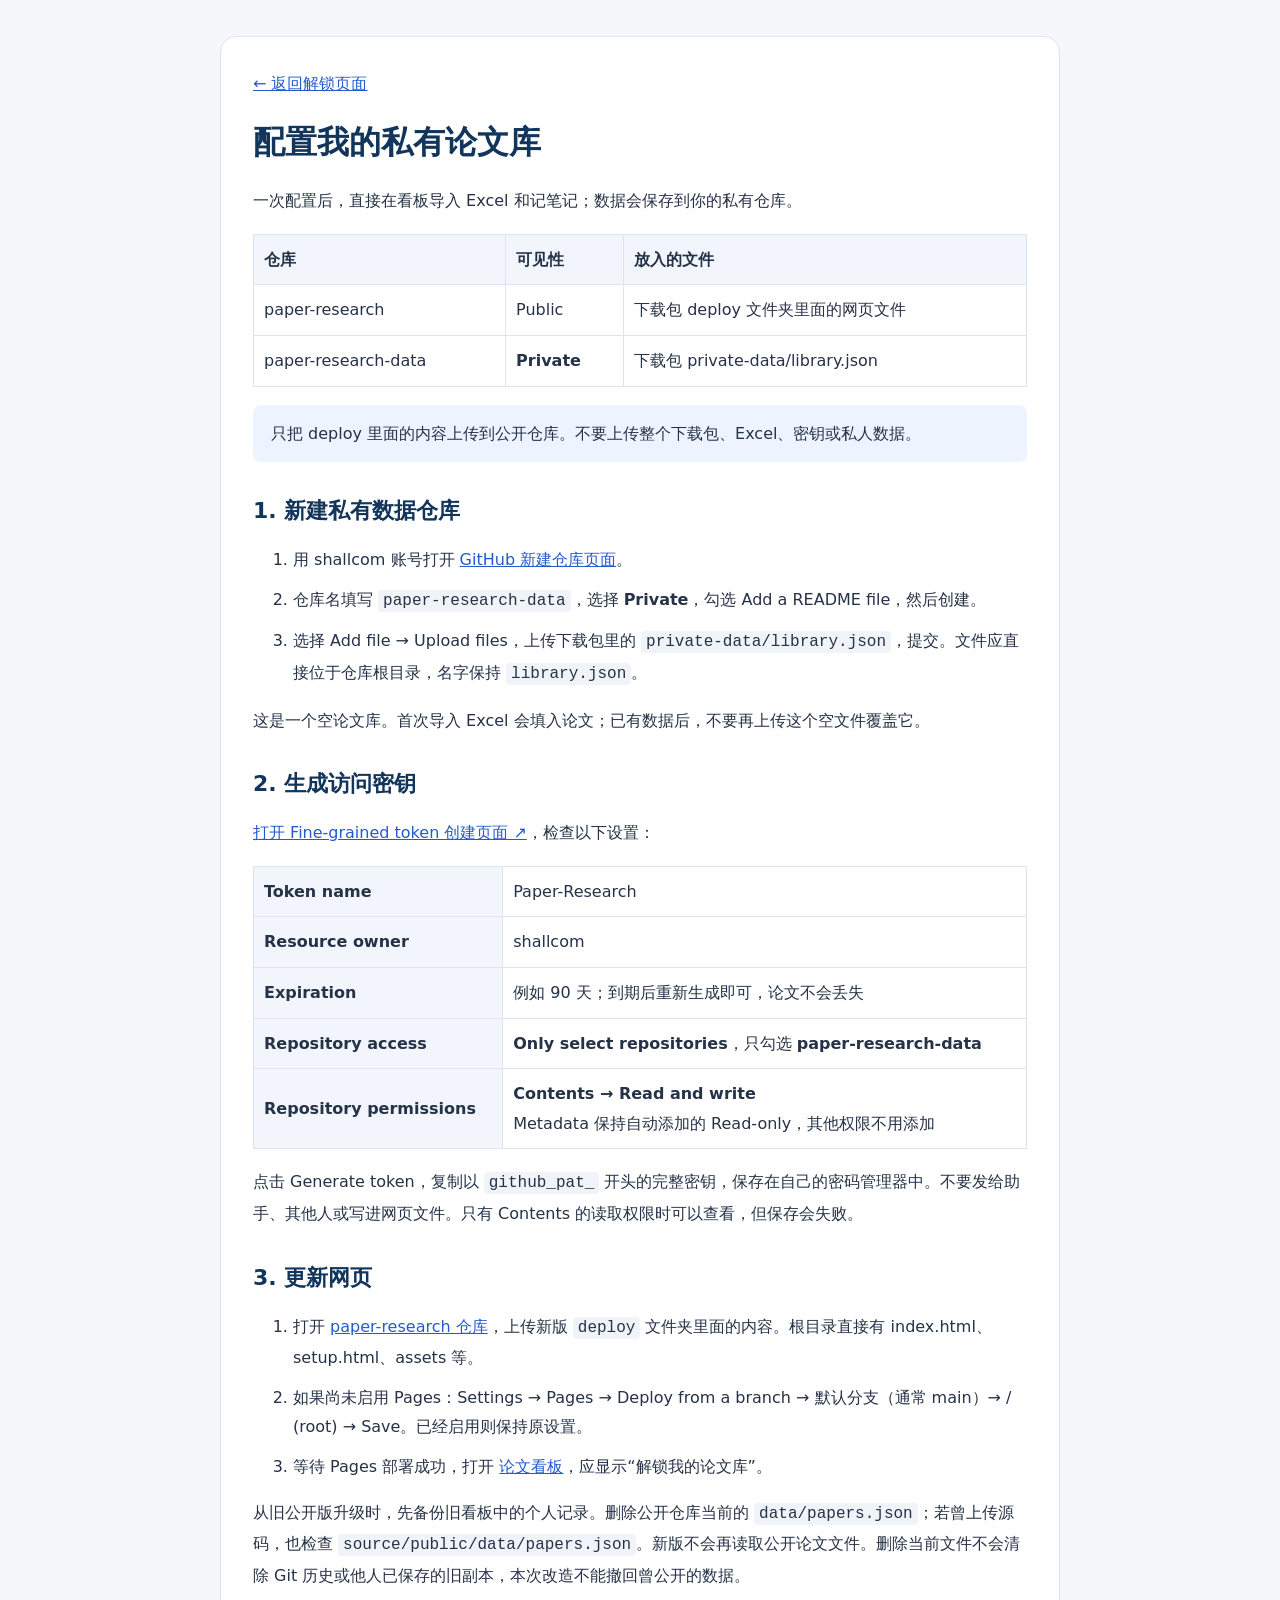
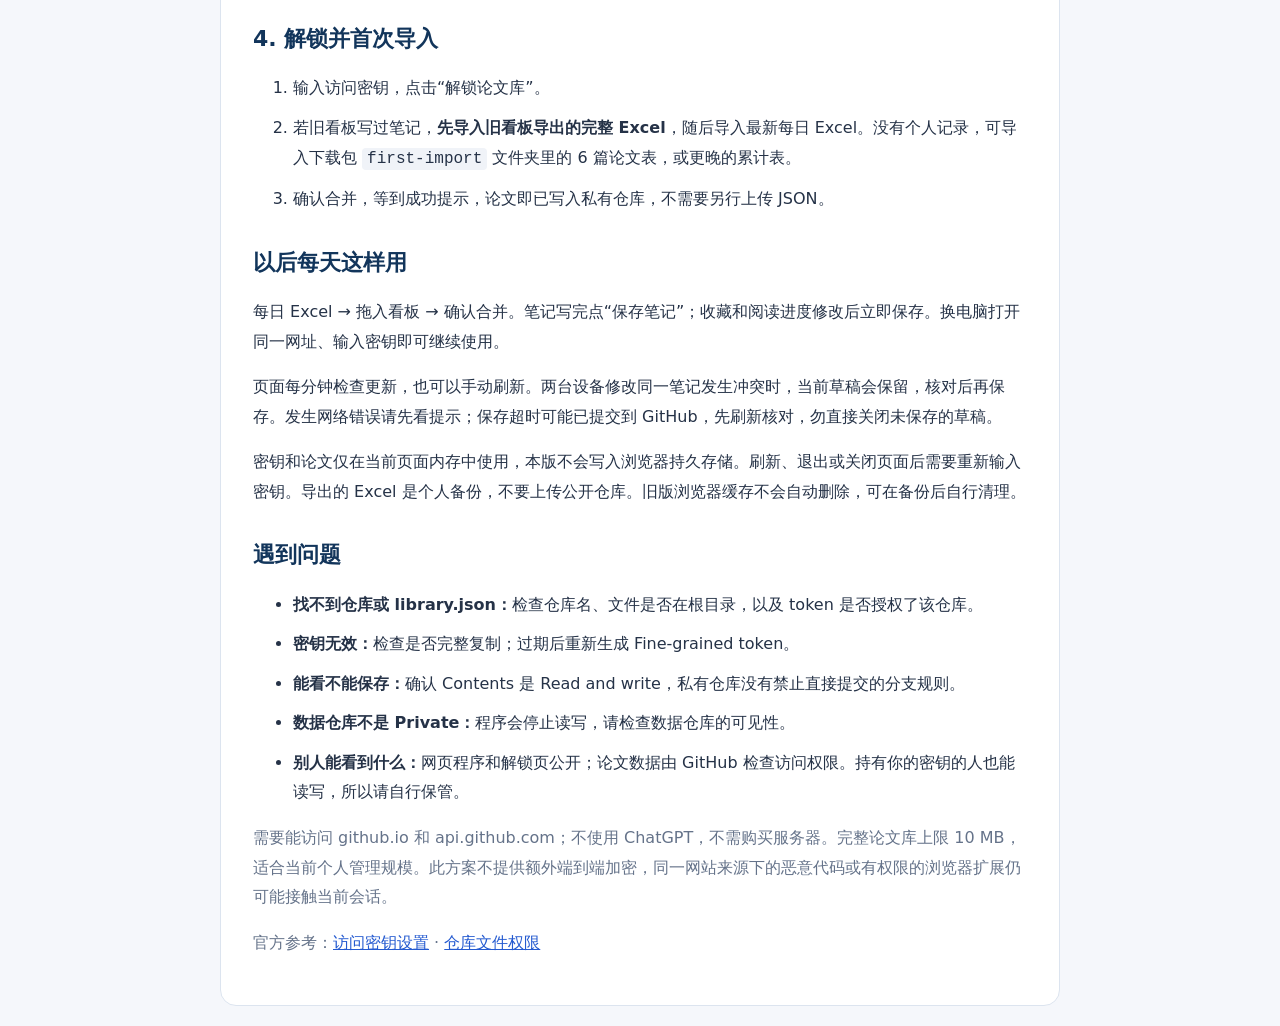
==== setup.html @ 841b9f82 "renamed:    assets/excel-BpYomo9j.js -> assets/excel-kqykyNru.js 	new file:   assets/excel-xEdIAdC_." ====
<!doctype html><html lang="zh-CN"><head><meta charset="utf-8"><meta name="viewport" content="width=device-width,initial-scale=1"><meta name="referrer" content="no-referrer"><title>首次配置 · Paper Research</title><style>*{box-sizing:border-box}body{margin:0;background:#f5f7fb;color:#253247;font:16px/1.85 system-ui,-apple-system,"Segoe UI",sans-serif}main{max-width:840px;margin:36px auto;padding:32px;background:white;border:1px solid #dce4ef;border-radius:16px}h1,h2{color:#12355b;line-height:1.4}h2{margin-top:34px;font-size:22px}p,li{overflow-wrap:anywhere}li{margin:10px 0}a{color:#245ad0}table{width:100%;border-collapse:collapse;margin:18px 0}th,td{border:1px solid #dce4ef;padding:10px;text-align:left;overflow-wrap:anywhere}th{background:#f2f6fc}code{background:#f0f3f8;padding:2px 5px;border-radius:4px}.note{background:#edf4ff;padding:14px 18px;border-radius:8px}.muted{color:#65738a}@media(max-width:600px){main{margin:0;padding:24px 18px;border:0;border-radius:0}table{font-size:14px}}</style></head><body><main>
<a href="./">← 返回解锁页面</a><h1>配置我的私有论文库</h1><p>一次配置后，直接在看板导入 Excel 和记笔记；数据会保存到你的私有仓库。</p>
<table><tr><th>仓库</th><th>可见性</th><th>放入的文件</th></tr><tr><td>paper-research</td><td>Public</td><td>下载包 deploy 文件夹里面的网页文件</td></tr><tr><td>paper-research-data</td><td><strong>Private</strong></td><td>下载包 private-data/library.json</td></tr></table>
<p class="note">只把 deploy 里面的内容上传到公开仓库。不要上传整个下载包、Excel、密钥或私人数据。</p>
<h2>1. 新建私有数据仓库</h2><ol><li>用 shallcom 账号打开 <a href="https://github.com/new" target="_blank" rel="noopener noreferrer">GitHub 新建仓库页面</a>。</li><li>仓库名填写 <code>paper-research-data</code>，选择 <strong>Private</strong>，勾选 Add a README file，然后创建。</li><li>选择 Add file → Upload files，上传下载包里的 <code>private-data/library.json</code>，提交。文件应直接位于仓库根目录，名字保持 <code>library.json</code>。</li></ol><p>这是一个空论文库。首次导入 Excel 会填入论文；已有数据后，不要再上传这个空文件覆盖它。</p>
<h2>2. 生成访问密钥</h2><p><a href="https://github.com/settings/personal-access-tokens/new?name=Paper-Research&amp;target_name=shallcom&amp;expires_in=90&amp;contents=write" target="_blank" rel="noopener noreferrer">打开 Fine-grained token 创建页面 ↗</a>，检查以下设置：</p>
<table><tr><th>Token name</th><td>Paper-Research</td></tr><tr><th>Resource owner</th><td>shallcom</td></tr><tr><th>Expiration</th><td>例如 90 天；到期后重新生成即可，论文不会丢失</td></tr><tr><th>Repository access</th><td><strong>Only select repositories</strong>，只勾选 <strong>paper-research-data</strong></td></tr><tr><th>Repository permissions</th><td><strong>Contents → Read and write</strong><br>Metadata 保持自动添加的 Read-only，其他权限不用添加</td></tr></table>
<p>点击 Generate token，复制以 <code>github_pat_</code> 开头的完整密钥，保存在自己的密码管理器中。不要发给助手、其他人或写进网页文件。只有 Contents 的读取权限时可以查看，但保存会失败。</p>
<h2>3. 更新网页</h2><ol><li>打开 <a href="https://github.com/shallcom/paper-research" target="_blank" rel="noopener noreferrer">paper-research 仓库</a>，上传新版 <code>deploy</code> 文件夹里面的内容。根目录直接有 index.html、setup.html、assets 等。</li><li>如果尚未启用 Pages：Settings → Pages → Deploy from a branch → 默认分支（通常 main）→ / (root) → Save。已经启用则保持原设置。</li><li>等待 Pages 部署成功，打开 <a href="https://shallcom.github.io/paper-research/">论文看板</a>，应显示“解锁我的论文库”。</li></ol>
<p>从旧公开版升级时，先备份旧看板中的个人记录。删除公开仓库当前的 <code>data/papers.json</code>；若曾上传源码，也检查 <code>source/public/data/papers.json</code>。新版不会再读取公开论文文件。删除当前文件不会清除 Git 历史或他人已保存的旧副本，本次改造不能撤回曾公开的数据。</p>
<h2>4. 解锁并首次导入</h2><ol><li>输入访问密钥，点击“解锁论文库”。</li><li>若旧看板写过笔记，<strong>先导入旧看板导出的完整 Excel</strong>，随后导入最新每日 Excel。没有个人记录，可导入下载包 <code>first-import</code> 文件夹里的 6 篇论文表，或更晚的累计表。</li><li>确认合并，等到成功提示，论文即已写入私有仓库，不需要另行上传 JSON。</li></ol>
<h2>以后每天这样用</h2><p>每日 Excel → 拖入看板 → 确认合并。笔记写完点“保存笔记”；收藏和阅读进度修改后立即保存。换电脑打开同一网址、输入密钥即可继续使用。</p><p>页面每分钟检查更新，也可以手动刷新。两台设备修改同一笔记发生冲突时，当前草稿会保留，核对后再保存。发生网络错误请先看提示；保存超时可能已提交到 GitHub，先刷新核对，勿直接关闭未保存的草稿。</p><p>密钥和论文仅在当前页面内存中使用，本版不会写入浏览器持久存储。刷新、退出或关闭页面后需要重新输入密钥。导出的 Excel 是个人备份，不要上传公开仓库。旧版浏览器缓存不会自动删除，可在备份后自行清理。</p>
<h2>遇到问题</h2><ul><li><strong>找不到仓库或 library.json：</strong>检查仓库名、文件是否在根目录，以及 token 是否授权了该仓库。</li><li><strong>密钥无效：</strong>检查是否完整复制；过期后重新生成 Fine-grained token。</li><li><strong>能看不能保存：</strong>确认 Contents 是 Read and write，私有仓库没有禁止直接提交的分支规则。</li><li><strong>数据仓库不是 Private：</strong>程序会停止读写，请检查数据仓库的可见性。</li><li><strong>别人能看到什么：</strong>网页程序和解锁页公开；论文数据由 GitHub 检查访问权限。持有你的密钥的人也能读写，所以请自行保管。</li></ul>
<p class="muted">需要能访问 github.io 和 api.github.com；不使用 ChatGPT，不需购买服务器。完整论文库上限 10 MB，适合当前个人管理规模。此方案不提供额外端到端加密，同一网站来源下的恶意代码或有权限的浏览器扩展仍可能接触当前会话。</p>
<p class="muted">官方参考：<a href="https://docs.github.com/en/authentication/keeping-your-account-and-data-secure/managing-your-personal-access-tokens">访问密钥设置</a> · <a href="https://docs.github.com/en/rest/repos/contents">仓库文件权限</a></p></main></body></html>
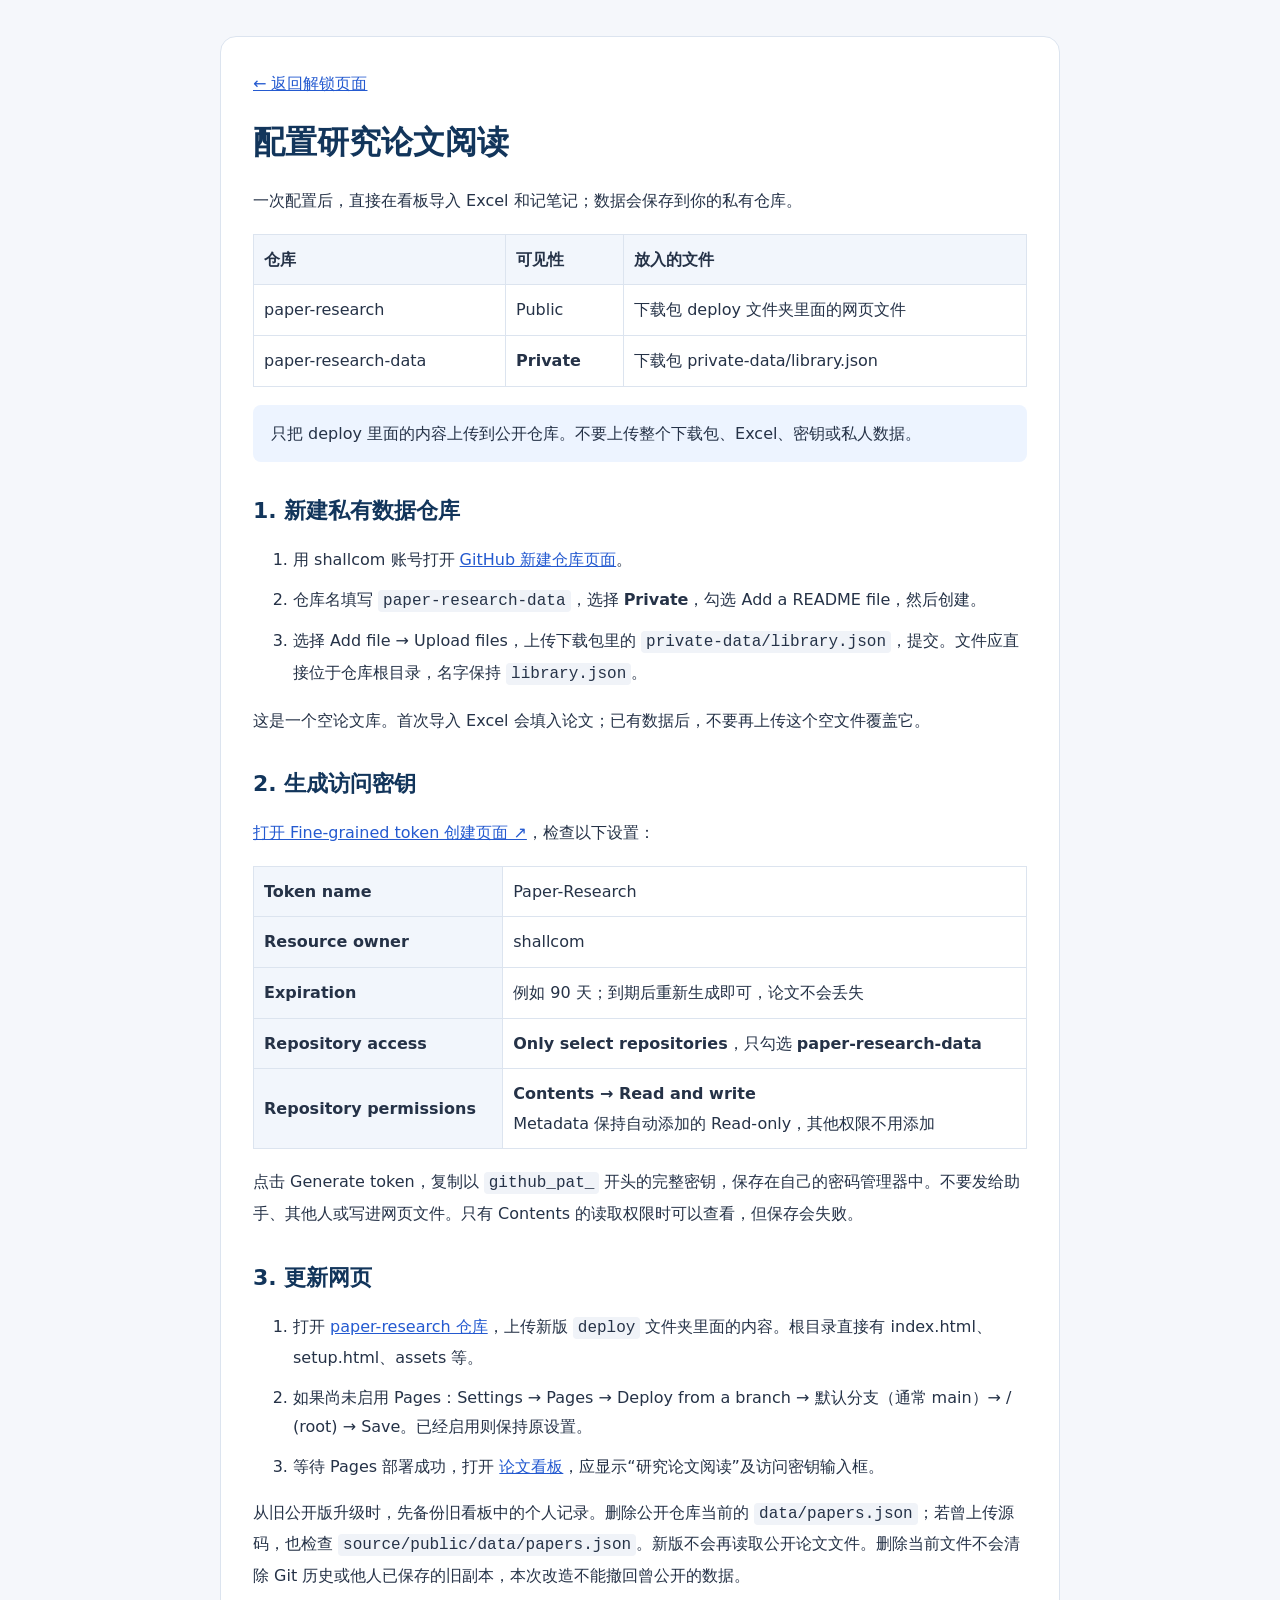
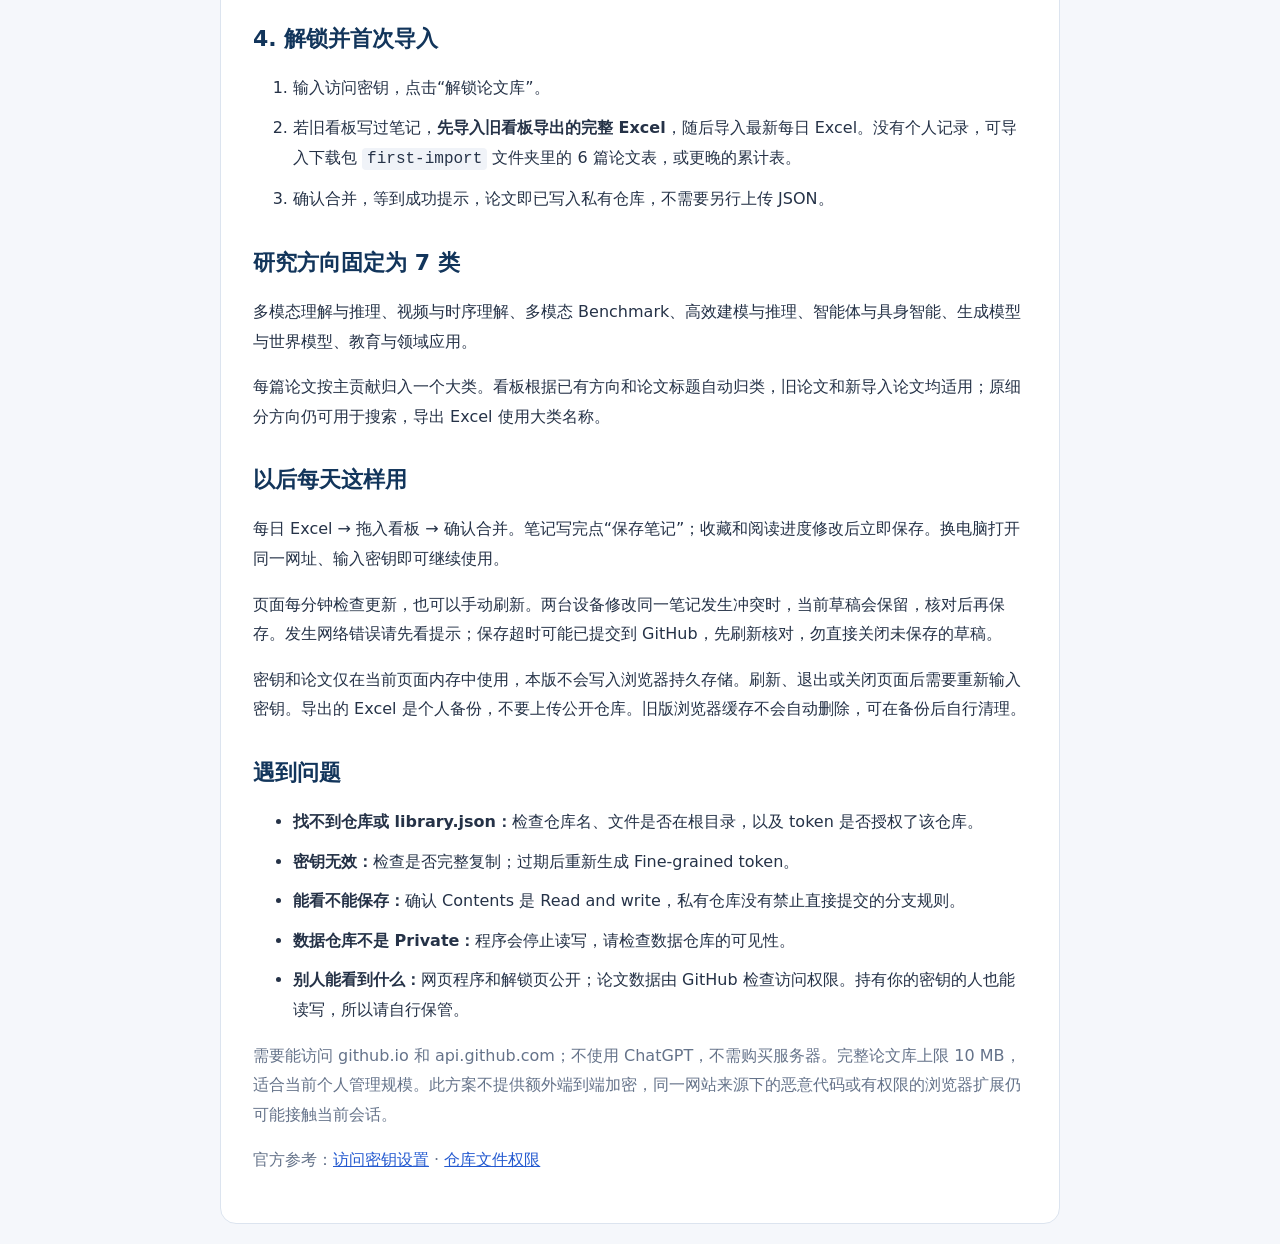
==== commit cede8b87: "new file:   assets/excel-Dp-qwGLK.js 	deleted:    assets/excel-kqykyNru.js 	deleted:    assets/excel" ====
--- a/setup.html
+++ b/setup.html
@@ -1,15 +1,15 @@
-<!doctype html><html lang="zh-CN"><head><meta charset="utf-8"><meta name="viewport" content="width=device-width,initial-scale=1"><meta name="referrer" content="no-referrer"><title>首次配置 · Paper Research</title><style>*{box-sizing:border-box}body{margin:0;background:#f5f7fb;color:#253247;font:16px/1.85 system-ui,-apple-system,"Segoe UI",sans-serif}main{max-width:840px;margin:36px auto;padding:32px;background:white;border:1px solid #dce4ef;border-radius:16px}h1,h2{color:#12355b;line-height:1.4}h2{margin-top:34px;font-size:22px}p,li{overflow-wrap:anywhere}li{margin:10px 0}a{color:#245ad0}table{width:100%;border-collapse:collapse;margin:18px 0}th,td{border:1px solid #dce4ef;padding:10px;text-align:left;overflow-wrap:anywhere}th{background:#f2f6fc}code{background:#f0f3f8;padding:2px 5px;border-radius:4px}.note{background:#edf4ff;padding:14px 18px;border-radius:8px}.muted{color:#65738a}@media(max-width:600px){main{margin:0;padding:24px 18px;border:0;border-radius:0}table{font-size:14px}}</style></head><body><main>
-<a href="./">← 返回解锁页面</a><h1>配置我的私有论文库</h1><p>一次配置后，直接在看板导入 Excel 和记笔记；数据会保存到你的私有仓库。</p>
+<!doctype html><html lang="zh-CN"><head><meta charset="utf-8"><meta name="viewport" content="width=device-width,initial-scale=1"><meta name="referrer" content="no-referrer"><title>首次配置 · 研究论文阅读</title><style>*{box-sizing:border-box}body{margin:0;background:#f5f7fb;color:#253247;font:16px/1.85 system-ui,-apple-system,"Segoe UI",sans-serif}main{max-width:840px;margin:36px auto;padding:32px;background:white;border:1px solid #dce4ef;border-radius:16px}h1,h2{color:#12355b;line-height:1.4}h2{margin-top:34px;font-size:22px}p,li{overflow-wrap:anywhere}li{margin:10px 0}a{color:#245ad0}table{width:100%;border-collapse:collapse;margin:18px 0}th,td{border:1px solid #dce4ef;padding:10px;text-align:left;overflow-wrap:anywhere}th{background:#f2f6fc}code{background:#f0f3f8;padding:2px 5px;border-radius:4px}.note{background:#edf4ff;padding:14px 18px;border-radius:8px}.muted{color:#65738a}@media(max-width:600px){main{margin:0;padding:24px 18px;border:0;border-radius:0}table{font-size:14px}}</style></head><body><main>
+<a href="./">← 返回解锁页面</a><h1>配置研究论文阅读</h1><p>一次配置后，直接在看板导入 Excel 和记笔记；数据会保存到你的私有仓库。</p>
 <table><tr><th>仓库</th><th>可见性</th><th>放入的文件</th></tr><tr><td>paper-research</td><td>Public</td><td>下载包 deploy 文件夹里面的网页文件</td></tr><tr><td>paper-research-data</td><td><strong>Private</strong></td><td>下载包 private-data/library.json</td></tr></table>
 <p class="note">只把 deploy 里面的内容上传到公开仓库。不要上传整个下载包、Excel、密钥或私人数据。</p>
 <h2>1. 新建私有数据仓库</h2><ol><li>用 shallcom 账号打开 <a href="https://github.com/new" target="_blank" rel="noopener noreferrer">GitHub 新建仓库页面</a>。</li><li>仓库名填写 <code>paper-research-data</code>，选择 <strong>Private</strong>，勾选 Add a README file，然后创建。</li><li>选择 Add file → Upload files，上传下载包里的 <code>private-data/library.json</code>，提交。文件应直接位于仓库根目录，名字保持 <code>library.json</code>。</li></ol><p>这是一个空论文库。首次导入 Excel 会填入论文；已有数据后，不要再上传这个空文件覆盖它。</p>
 <h2>2. 生成访问密钥</h2><p><a href="https://github.com/settings/personal-access-tokens/new?name=Paper-Research&amp;target_name=shallcom&amp;expires_in=90&amp;contents=write" target="_blank" rel="noopener noreferrer">打开 Fine-grained token 创建页面 ↗</a>，检查以下设置：</p>
 <table><tr><th>Token name</th><td>Paper-Research</td></tr><tr><th>Resource owner</th><td>shallcom</td></tr><tr><th>Expiration</th><td>例如 90 天；到期后重新生成即可，论文不会丢失</td></tr><tr><th>Repository access</th><td><strong>Only select repositories</strong>，只勾选 <strong>paper-research-data</strong></td></tr><tr><th>Repository permissions</th><td><strong>Contents → Read and write</strong><br>Metadata 保持自动添加的 Read-only，其他权限不用添加</td></tr></table>
 <p>点击 Generate token，复制以 <code>github_pat_</code> 开头的完整密钥，保存在自己的密码管理器中。不要发给助手、其他人或写进网页文件。只有 Contents 的读取权限时可以查看，但保存会失败。</p>
-<h2>3. 更新网页</h2><ol><li>打开 <a href="https://github.com/shallcom/paper-research" target="_blank" rel="noopener noreferrer">paper-research 仓库</a>，上传新版 <code>deploy</code> 文件夹里面的内容。根目录直接有 index.html、setup.html、assets 等。</li><li>如果尚未启用 Pages：Settings → Pages → Deploy from a branch → 默认分支（通常 main）→ / (root) → Save。已经启用则保持原设置。</li><li>等待 Pages 部署成功，打开 <a href="https://shallcom.github.io/paper-research/">论文看板</a>，应显示“解锁我的论文库”。</li></ol>
+<h2>3. 更新网页</h2><ol><li>打开 <a href="https://github.com/shallcom/paper-research" target="_blank" rel="noopener noreferrer">paper-research 仓库</a>，上传新版 <code>deploy</code> 文件夹里面的内容。根目录直接有 index.html、setup.html、assets 等。</li><li>如果尚未启用 Pages：Settings → Pages → Deploy from a branch → 默认分支（通常 main）→ / (root) → Save。已经启用则保持原设置。</li><li>等待 Pages 部署成功，打开 <a href="https://shallcom.github.io/paper-research/">论文看板</a>，应显示“研究论文阅读”及访问密钥输入框。</li></ol>
 <p>从旧公开版升级时，先备份旧看板中的个人记录。删除公开仓库当前的 <code>data/papers.json</code>；若曾上传源码，也检查 <code>source/public/data/papers.json</code>。新版不会再读取公开论文文件。删除当前文件不会清除 Git 历史或他人已保存的旧副本，本次改造不能撤回曾公开的数据。</p>
 <h2>4. 解锁并首次导入</h2><ol><li>输入访问密钥，点击“解锁论文库”。</li><li>若旧看板写过笔记，<strong>先导入旧看板导出的完整 Excel</strong>，随后导入最新每日 Excel。没有个人记录，可导入下载包 <code>first-import</code> 文件夹里的 6 篇论文表，或更晚的累计表。</li><li>确认合并，等到成功提示，论文即已写入私有仓库，不需要另行上传 JSON。</li></ol>
-<h2>以后每天这样用</h2><p>每日 Excel → 拖入看板 → 确认合并。笔记写完点“保存笔记”；收藏和阅读进度修改后立即保存。换电脑打开同一网址、输入密钥即可继续使用。</p><p>页面每分钟检查更新，也可以手动刷新。两台设备修改同一笔记发生冲突时，当前草稿会保留，核对后再保存。发生网络错误请先看提示；保存超时可能已提交到 GitHub，先刷新核对，勿直接关闭未保存的草稿。</p><p>密钥和论文仅在当前页面内存中使用，本版不会写入浏览器持久存储。刷新、退出或关闭页面后需要重新输入密钥。导出的 Excel 是个人备份，不要上传公开仓库。旧版浏览器缓存不会自动删除，可在备份后自行清理。</p>
+<h2>研究方向固定为 7 类</h2><p>多模态理解与推理、视频与时序理解、多模态 Benchmark、高效建模与推理、智能体与具身智能、生成模型与世界模型、教育与领域应用。</p><p>每篇论文按主贡献归入一个大类。看板根据已有方向和论文标题自动归类，旧论文和新导入论文均适用；原细分方向仍可用于搜索，导出 Excel 使用大类名称。</p><h2>以后每天这样用</h2><p>每日 Excel → 拖入看板 → 确认合并。笔记写完点“保存笔记”；收藏和阅读进度修改后立即保存。换电脑打开同一网址、输入密钥即可继续使用。</p><p>页面每分钟检查更新，也可以手动刷新。两台设备修改同一笔记发生冲突时，当前草稿会保留，核对后再保存。发生网络错误请先看提示；保存超时可能已提交到 GitHub，先刷新核对，勿直接关闭未保存的草稿。</p><p>密钥和论文仅在当前页面内存中使用，本版不会写入浏览器持久存储。刷新、退出或关闭页面后需要重新输入密钥。导出的 Excel 是个人备份，不要上传公开仓库。旧版浏览器缓存不会自动删除，可在备份后自行清理。</p>
 <h2>遇到问题</h2><ul><li><strong>找不到仓库或 library.json：</strong>检查仓库名、文件是否在根目录，以及 token 是否授权了该仓库。</li><li><strong>密钥无效：</strong>检查是否完整复制；过期后重新生成 Fine-grained token。</li><li><strong>能看不能保存：</strong>确认 Contents 是 Read and write，私有仓库没有禁止直接提交的分支规则。</li><li><strong>数据仓库不是 Private：</strong>程序会停止读写，请检查数据仓库的可见性。</li><li><strong>别人能看到什么：</strong>网页程序和解锁页公开；论文数据由 GitHub 检查访问权限。持有你的密钥的人也能读写，所以请自行保管。</li></ul>
 <p class="muted">需要能访问 github.io 和 api.github.com；不使用 ChatGPT，不需购买服务器。完整论文库上限 10 MB，适合当前个人管理规模。此方案不提供额外端到端加密，同一网站来源下的恶意代码或有权限的浏览器扩展仍可能接触当前会话。</p>
 <p class="muted">官方参考：<a href="https://docs.github.com/en/authentication/keeping-your-account-and-data-secure/managing-your-personal-access-tokens">访问密钥设置</a> · <a href="https://docs.github.com/en/rest/repos/contents">仓库文件权限</a></p></main></body></html>
